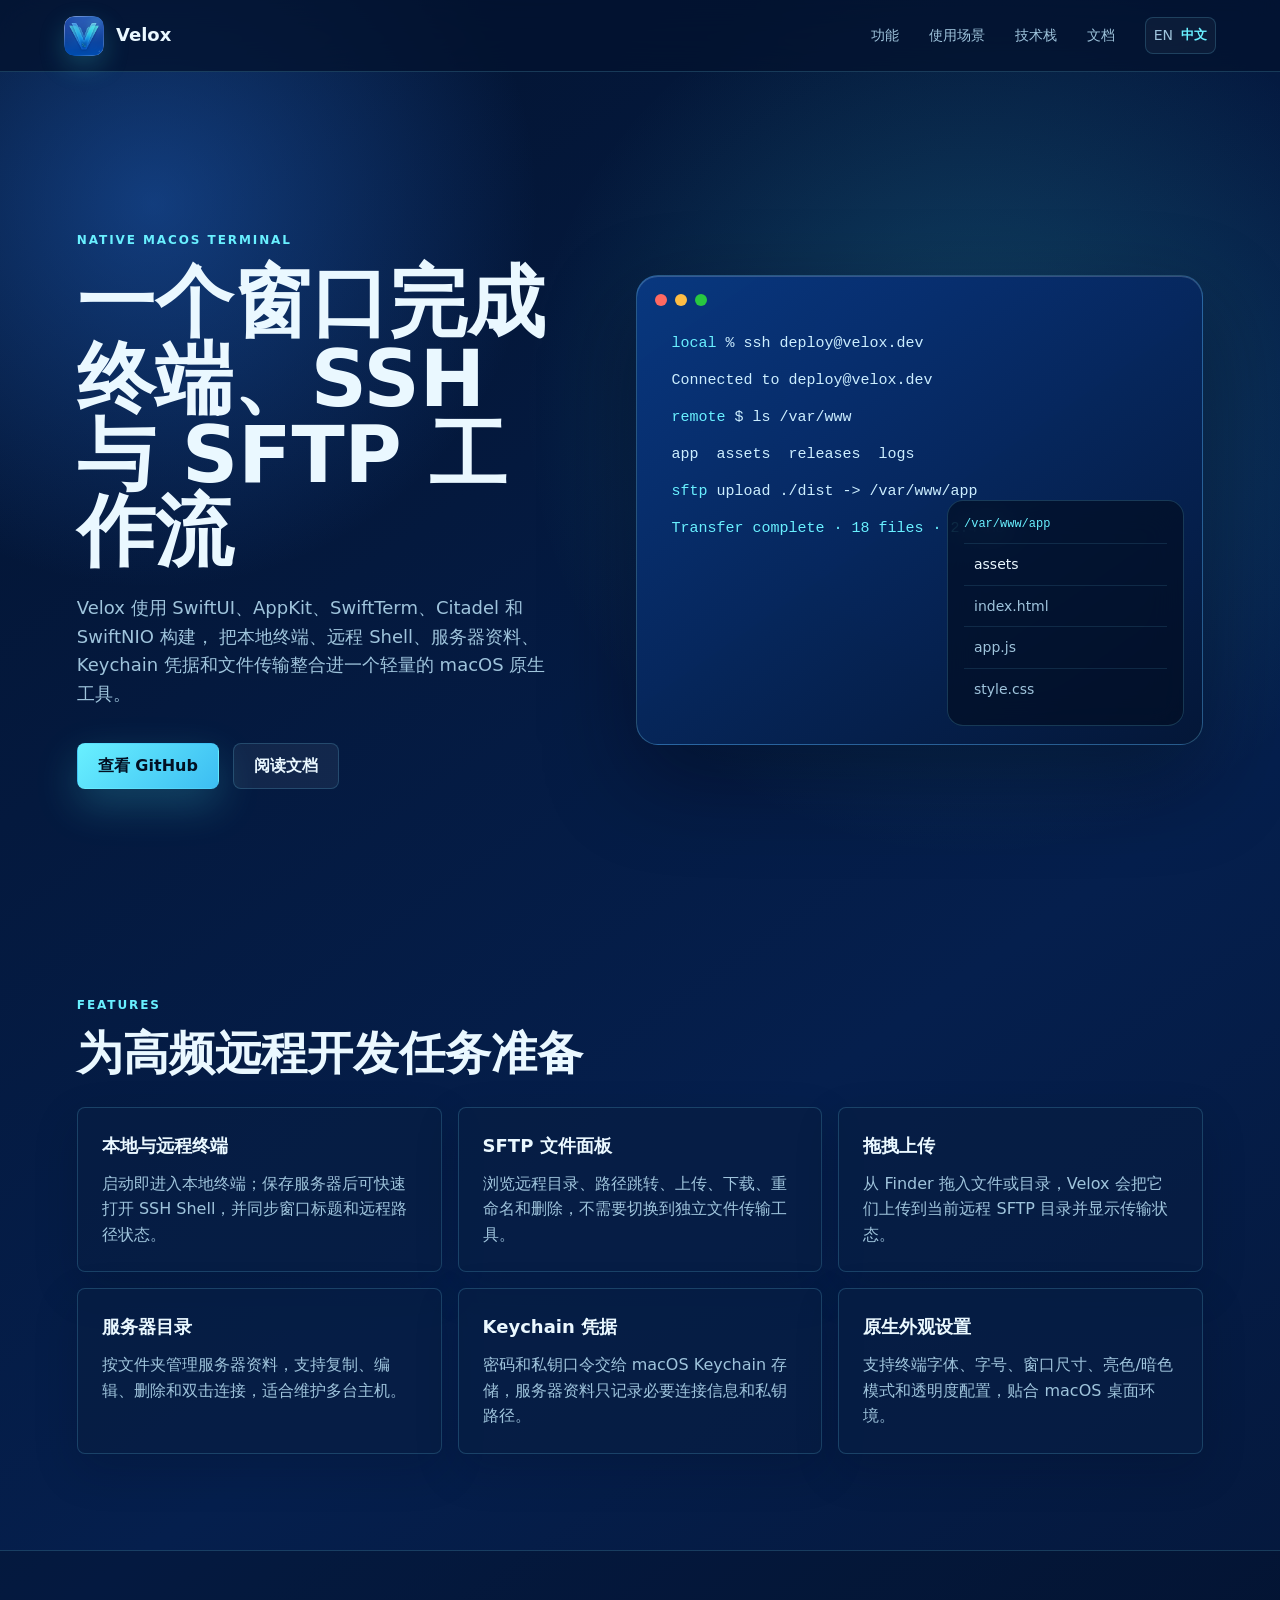
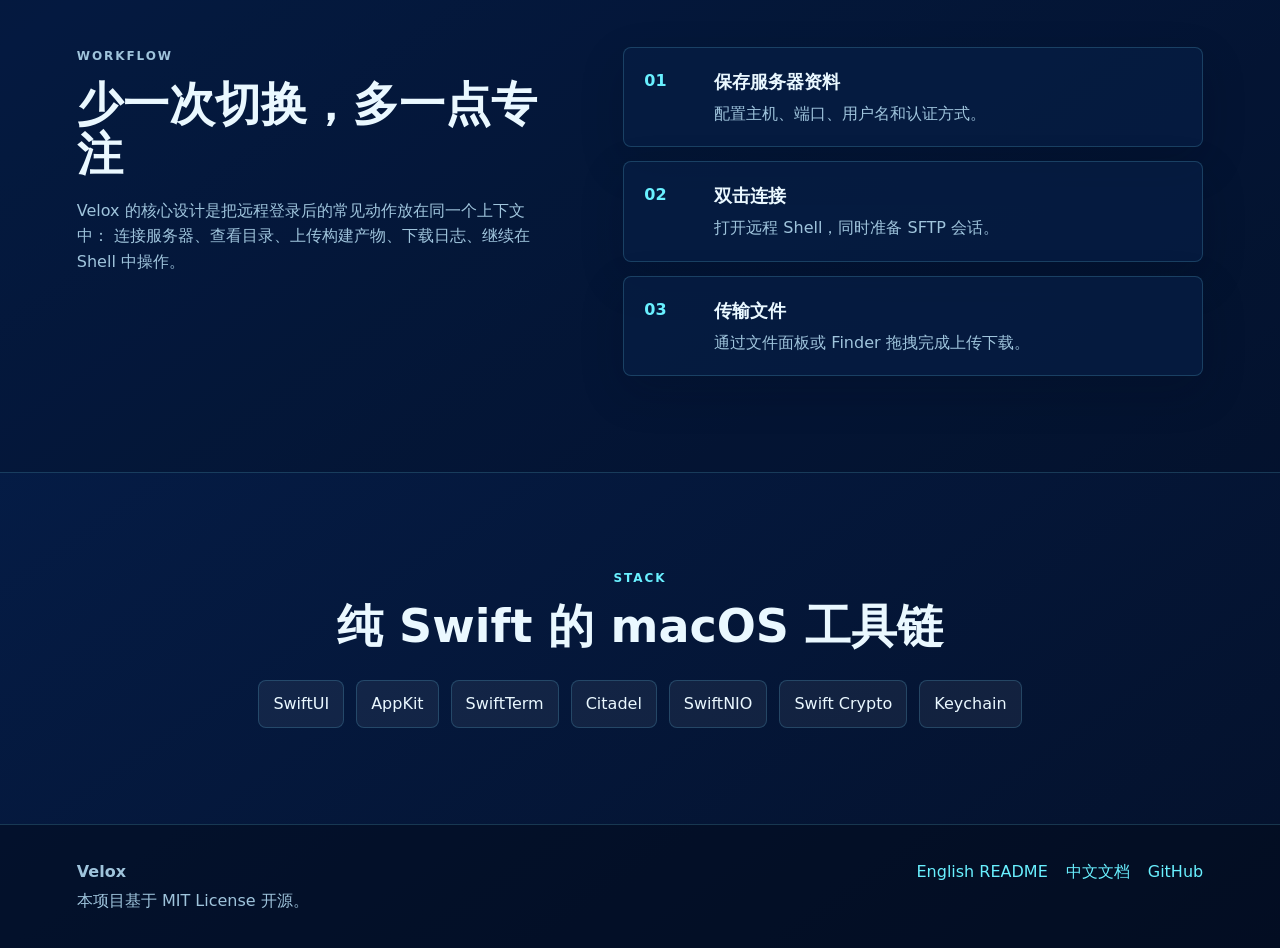
==== index_cn.html @ b39596d2 "Add GitHub Pages site" ====
<!doctype html>
<html lang="zh-CN">
  <head>
    <meta charset="utf-8">
    <meta name="viewport" content="width=device-width, initial-scale=1">
    <title>Velox - macOS 原生终端与 SSH/SFTP 客户端</title>
    <meta
      name="description"
      content="Velox 是使用 Swift 构建的 macOS 原生终端、SSH 与 SFTP 客户端，把本地终端、远程 Shell、服务器管理和文件传输整合在一个轻量窗口中。"
    >
    <meta property="og:title" content="Velox">
    <meta property="og:description" content="macOS 原生终端、SSH 与 SFTP 客户端。">
    <meta property="og:type" content="website">
    <meta property="og:image" content="Velox/Supporting%20Files/app_logo.png">
    <link rel="icon" href="Velox/Supporting%20Files/app_logo.png">
    <link rel="stylesheet" href="site.css">
  </head>
  <body>
    <header class="site-header">
      <a class="brand" href="#top" aria-label="Velox Home">
        <img src="Velox/Supporting%20Files/app_logo.png" alt="Velox Logo">
        <span>Velox</span>
      </a>
      <nav class="nav" aria-label="Primary navigation">
        <a href="#features">功能</a>
        <a href="#workflow">使用场景</a>
        <a href="#stack">技术栈</a>
        <a href="README_CN.md">文档</a>
        <span class="language-switch" aria-label="语言切换">
          <a href="index.html">EN</a>
          <strong>中文</strong>
        </span>
      </nav>
    </header>

    <main id="top">
      <section class="hero">
        <div class="hero-copy">
          <p class="eyebrow">Native macOS Terminal</p>
          <h1>一个窗口完成终端、SSH 与 SFTP 工作流</h1>
          <p class="hero-text">
            Velox 使用 SwiftUI、AppKit、SwiftTerm、Citadel 和 SwiftNIO 构建，
            把本地终端、远程 Shell、服务器资料、Keychain 凭据和文件传输整合进一个轻量的 macOS 原生工具。
          </p>
          <div class="hero-actions">
            <a class="button primary" href="https://github.com/motoryang/Velox">查看 GitHub</a>
            <a class="button secondary" href="README_CN.md">阅读文档</a>
          </div>
        </div>

        <div class="hero-visual" aria-label="Velox interface preview">
          <div class="window">
            <div class="traffic-lights" aria-hidden="true">
              <span></span>
              <span></span>
              <span></span>
            </div>
            <div class="terminal">
              <p><span class="prompt">local</span> % ssh deploy@velox.dev</p>
              <p>Connected to deploy@velox.dev</p>
              <p><span class="prompt">remote</span> $ ls /var/www</p>
              <p>app&nbsp;&nbsp;assets&nbsp;&nbsp;releases&nbsp;&nbsp;logs</p>
              <p><span class="prompt">sftp</span> upload ./dist -> /var/www/app</p>
              <p class="ok">Transfer complete · 18 files · 2.4 MB</p>
            </div>
            <aside class="file-pane">
              <div class="path">/var/www/app</div>
              <div class="file folder">assets</div>
              <div class="file">index.html</div>
              <div class="file">app.js</div>
              <div class="file">style.css</div>
            </aside>
          </div>
        </div>
      </section>

      <section id="features" class="section">
        <div class="section-heading">
          <p class="eyebrow">Features</p>
          <h2>为高频远程开发任务准备</h2>
        </div>
        <div class="feature-grid">
          <article class="feature">
            <h3>本地与远程终端</h3>
            <p>启动即进入本地终端；保存服务器后可快速打开 SSH Shell，并同步窗口标题和远程路径状态。</p>
          </article>
          <article class="feature">
            <h3>SFTP 文件面板</h3>
            <p>浏览远程目录、路径跳转、上传、下载、重命名和删除，不需要切换到独立文件传输工具。</p>
          </article>
          <article class="feature">
            <h3>拖拽上传</h3>
            <p>从 Finder 拖入文件或目录，Velox 会把它们上传到当前远程 SFTP 目录并显示传输状态。</p>
          </article>
          <article class="feature">
            <h3>服务器目录</h3>
            <p>按文件夹管理服务器资料，支持复制、编辑、删除和双击连接，适合维护多台主机。</p>
          </article>
          <article class="feature">
            <h3>Keychain 凭据</h3>
            <p>密码和私钥口令交给 macOS Keychain 存储，服务器资料只记录必要连接信息和私钥路径。</p>
          </article>
          <article class="feature">
            <h3>原生外观设置</h3>
            <p>支持终端字体、字号、窗口尺寸、亮色/暗色模式和透明度配置，贴合 macOS 桌面环境。</p>
          </article>
        </div>
      </section>

      <section id="workflow" class="section split-section">
        <div>
          <p class="eyebrow">Workflow</p>
          <h2>少一次切换，多一点专注</h2>
          <p>
            Velox 的核心设计是把远程登录后的常见动作放在同一个上下文中：
            连接服务器、查看目录、上传构建产物、下载日志、继续在 Shell 中操作。
          </p>
        </div>
        <ol class="steps">
          <li>
            <span>01</span>
            <strong>保存服务器资料</strong>
            <p>配置主机、端口、用户名和认证方式。</p>
          </li>
          <li>
            <span>02</span>
            <strong>双击连接</strong>
            <p>打开远程 Shell，同时准备 SFTP 会话。</p>
          </li>
          <li>
            <span>03</span>
            <strong>传输文件</strong>
            <p>通过文件面板或 Finder 拖拽完成上传下载。</p>
          </li>
        </ol>
      </section>

      <section id="stack" class="section stack-section">
        <div class="section-heading">
          <p class="eyebrow">Stack</p>
          <h2>纯 Swift 的 macOS 工具链</h2>
        </div>
        <div class="stack-list" aria-label="Velox technology stack">
          <span>SwiftUI</span>
          <span>AppKit</span>
          <span>SwiftTerm</span>
          <span>Citadel</span>
          <span>SwiftNIO</span>
          <span>Swift Crypto</span>
          <span>Keychain</span>
        </div>
      </section>
    </main>

    <footer class="site-footer">
      <div>
        <strong>Velox</strong>
        <p>本项目基于 MIT License 开源。</p>
      </div>
      <div class="footer-links">
        <a href="README.md">English README</a>
        <a href="README_CN.md">中文文档</a>
        <a href="https://github.com/motoryang/Velox">GitHub</a>
      </div>
    </footer>
  </body>
</html>
---- site.css ----
:root {
  --ink: #eaf8ff;
  --muted: #9fc4dc;
  --subtle: #638ca8;
  --line: rgba(113, 215, 246, 0.2);
  --panel: rgba(7, 30, 67, 0.76);
  --panel-strong: rgba(7, 37, 87, 0.9);
  --blue-950: #03132f;
  --blue-900: #06245c;
  --blue-800: #0a3d91;
  --cyan: #42d9e8;
  --cyan-strong: #69f0ff;
  --shadow: rgba(0, 4, 18, 0.4);
}

* {
  box-sizing: border-box;
}

html {
  scroll-behavior: smooth;
}

body {
  margin: 0;
  color: var(--ink);
  font-family: ui-sans-serif, system-ui, -apple-system, BlinkMacSystemFont, "SF Pro Text", "Helvetica Neue", Arial, sans-serif;
  background:
    radial-gradient(circle at 76% 16%, rgba(66, 217, 232, 0.22), transparent 28rem),
    radial-gradient(circle at 12% 8%, rgba(39, 116, 226, 0.42), transparent 24rem),
    linear-gradient(145deg, var(--blue-950) 0%, #051f4d 48%, #04112b 100%);
  line-height: 1.6;
}

a {
  color: inherit;
  text-decoration: none;
}

.site-header {
  position: sticky;
  top: 0;
  z-index: 10;
  display: flex;
  align-items: center;
  justify-content: space-between;
  min-height: 72px;
  padding: 14px clamp(18px, 5vw, 72px);
  border-bottom: 1px solid var(--line);
  background: rgba(3, 19, 47, 0.78);
  backdrop-filter: blur(18px);
}

.brand {
  display: inline-flex;
  align-items: center;
  gap: 12px;
  font-size: 18px;
  font-weight: 750;
}

.brand img {
  width: 40px;
  height: 40px;
  border-radius: 10px;
  box-shadow: 0 10px 26px rgba(66, 217, 232, 0.22);
}

.nav {
  display: flex;
  align-items: center;
  gap: clamp(12px, 3vw, 30px);
  color: var(--muted);
  font-size: 14px;
}

.nav a {
  transition: color 0.18s ease;
}

.nav a:hover {
  color: var(--cyan-strong);
}

.language-switch {
  display: inline-flex;
  align-items: center;
  gap: 8px;
  padding: 6px 8px;
  border: 1px solid var(--line);
  border-radius: 8px;
  color: var(--subtle);
  background: rgba(255, 255, 255, 0.04);
  white-space: nowrap;
}

.language-switch strong {
  color: var(--cyan-strong);
  font-size: 13px;
}

.language-switch a {
  color: var(--muted);
}

.hero {
  display: grid;
  grid-template-columns: minmax(0, 0.92fr) minmax(420px, 1.08fr);
  gap: clamp(32px, 6vw, 80px);
  align-items: center;
  min-height: calc(100vh - 72px);
  padding: clamp(56px, 9vw, 112px) clamp(20px, 6vw, 88px) 64px;
}

.hero-copy {
  max-width: 720px;
}

.eyebrow {
  margin: 0 0 14px;
  color: var(--cyan-strong);
  font-size: 12px;
  font-weight: 800;
  letter-spacing: 0.16em;
  text-transform: uppercase;
}

h1,
h2,
h3,
p {
  margin-top: 0;
}

h1 {
  max-width: 760px;
  margin-bottom: 24px;
  font-size: 78px;
  line-height: 0.98;
  letter-spacing: 0;
}

h2 {
  margin-bottom: 18px;
  font-size: 46px;
  line-height: 1.08;
  letter-spacing: 0;
}

h3 {
  margin-bottom: 10px;
  font-size: 18px;
  letter-spacing: 0;
}

.hero-text,
.split-section p,
.feature p,
.site-footer p,
.steps p {
  color: var(--muted);
}

.hero-text {
  max-width: 640px;
  margin-bottom: 34px;
  font-size: 18px;
}

.hero-actions {
  display: flex;
  flex-wrap: wrap;
  gap: 14px;
}

.button {
  display: inline-flex;
  align-items: center;
  justify-content: center;
  min-height: 46px;
  padding: 0 20px;
  border: 1px solid var(--line);
  border-radius: 8px;
  font-weight: 750;
}

.button.primary {
  color: #021023;
  border-color: transparent;
  background: linear-gradient(135deg, var(--cyan-strong), #3cbdf2);
  box-shadow: 0 16px 42px rgba(66, 217, 232, 0.24);
}

.button.secondary {
  color: var(--ink);
  background: rgba(255, 255, 255, 0.06);
}

.hero-visual {
  min-width: 0;
}

.window {
  position: relative;
  min-height: 470px;
  overflow: hidden;
  border: 1px solid rgba(125, 221, 255, 0.28);
  border-radius: 22px;
  background:
    linear-gradient(145deg, rgba(9, 57, 132, 0.92), rgba(4, 22, 54, 0.94)),
    var(--panel-strong);
  box-shadow: 0 34px 90px var(--shadow), inset 0 1px 0 rgba(255, 255, 255, 0.18);
}

.traffic-lights {
  display: flex;
  gap: 8px;
  padding: 18px;
}

.traffic-lights span {
  width: 12px;
  height: 12px;
  border-radius: 999px;
  background: #2e70bc;
}

.traffic-lights span:first-child {
  background: #ff6961;
}

.traffic-lights span:nth-child(2) {
  background: #ffbd44;
}

.traffic-lights span:nth-child(3) {
  background: #28c840;
}

.terminal {
  padding: 8px 34px 36px;
  font-family: "SF Mono", ui-monospace, Menlo, Monaco, Consolas, monospace;
  font-size: 15px;
  color: #cceeff;
}

.terminal p {
  margin-bottom: 13px;
  white-space: nowrap;
}

.prompt,
.ok {
  color: var(--cyan-strong);
}

.file-pane {
  position: absolute;
  right: 18px;
  bottom: 18px;
  width: min(42%, 250px);
  padding: 16px;
  border: 1px solid var(--line);
  border-radius: 16px;
  background: rgba(2, 15, 36, 0.72);
  backdrop-filter: blur(16px);
}

.path {
  margin-bottom: 12px;
  color: var(--cyan-strong);
  font: 12px "SF Mono", ui-monospace, monospace;
}

.file {
  padding: 9px 10px;
  border-top: 1px solid rgba(113, 215, 246, 0.12);
  color: var(--muted);
  font-size: 14px;
}

.folder {
  color: var(--ink);
}

.section {
  padding: clamp(56px, 8vw, 96px) clamp(20px, 6vw, 88px);
}

.section-heading {
  max-width: 780px;
  margin-bottom: 28px;
}

.feature-grid {
  display: grid;
  grid-template-columns: repeat(3, minmax(0, 1fr));
  gap: 16px;
}

.feature,
.steps li {
  border: 1px solid var(--line);
  border-radius: 8px;
  background: var(--panel);
  box-shadow: 0 16px 44px rgba(0, 10, 30, 0.18);
}

.feature {
  padding: 24px;
}

.feature p,
.steps p {
  margin-bottom: 0;
}

.split-section {
  display: grid;
  grid-template-columns: minmax(0, 0.9fr) minmax(320px, 1.1fr);
  gap: clamp(28px, 6vw, 72px);
  align-items: start;
  border-top: 1px solid var(--line);
  border-bottom: 1px solid var(--line);
  background: rgba(2, 12, 30, 0.28);
}

.steps {
  display: grid;
  gap: 14px;
  margin: 0;
  padding: 0;
  list-style: none;
}

.steps li {
  display: grid;
  grid-template-columns: 54px 1fr;
  gap: 4px 16px;
  padding: 20px;
}

.steps span {
  grid-row: 1 / 3;
  color: var(--cyan-strong);
  font-weight: 850;
}

.steps strong {
  font-size: 18px;
}

.stack-section {
  text-align: center;
}

.stack-section .section-heading {
  margin-right: auto;
  margin-left: auto;
}

.stack-list {
  display: flex;
  flex-wrap: wrap;
  justify-content: center;
  gap: 12px;
  max-width: 820px;
  margin: 0 auto;
}

.stack-list span {
  padding: 10px 14px;
  border: 1px solid var(--line);
  border-radius: 8px;
  color: var(--ink);
  background: rgba(255, 255, 255, 0.06);
}

.site-footer {
  display: flex;
  justify-content: space-between;
  gap: 24px;
  padding: 34px clamp(20px, 6vw, 88px);
  border-top: 1px solid var(--line);
  color: var(--muted);
  background: rgba(2, 10, 26, 0.5);
}

.site-footer p {
  margin: 4px 0 0;
}

.footer-links {
  display: flex;
  flex-wrap: wrap;
  gap: 18px;
}

.footer-links a {
  color: var(--cyan-strong);
}

@media (max-width: 980px) {
  .hero,
  .split-section {
    grid-template-columns: 1fr;
  }

  .hero {
    min-height: auto;
  }

  .feature-grid {
    grid-template-columns: repeat(2, minmax(0, 1fr));
  }
}

@media (max-width: 680px) {
  .site-header {
    position: static;
    align-items: flex-start;
    flex-direction: column;
    gap: 14px;
  }

  .nav {
    width: 100%;
    overflow-x: auto;
    padding-bottom: 2px;
  }

  .hero {
    padding-top: 42px;
  }

  h1 {
    font-size: 44px;
  }

  h2 {
    font-size: 30px;
  }

  .window {
    min-height: 430px;
    border-radius: 16px;
  }

  .terminal {
    padding-right: 22px;
    padding-left: 22px;
    font-size: 12px;
  }

  .terminal p {
    white-space: normal;
  }

  .file-pane {
    position: relative;
    right: auto;
    bottom: auto;
    width: auto;
    margin: 0 18px 18px;
  }

  .feature-grid {
    grid-template-columns: 1fr;
  }

  .site-footer {
    flex-direction: column;
  }
}
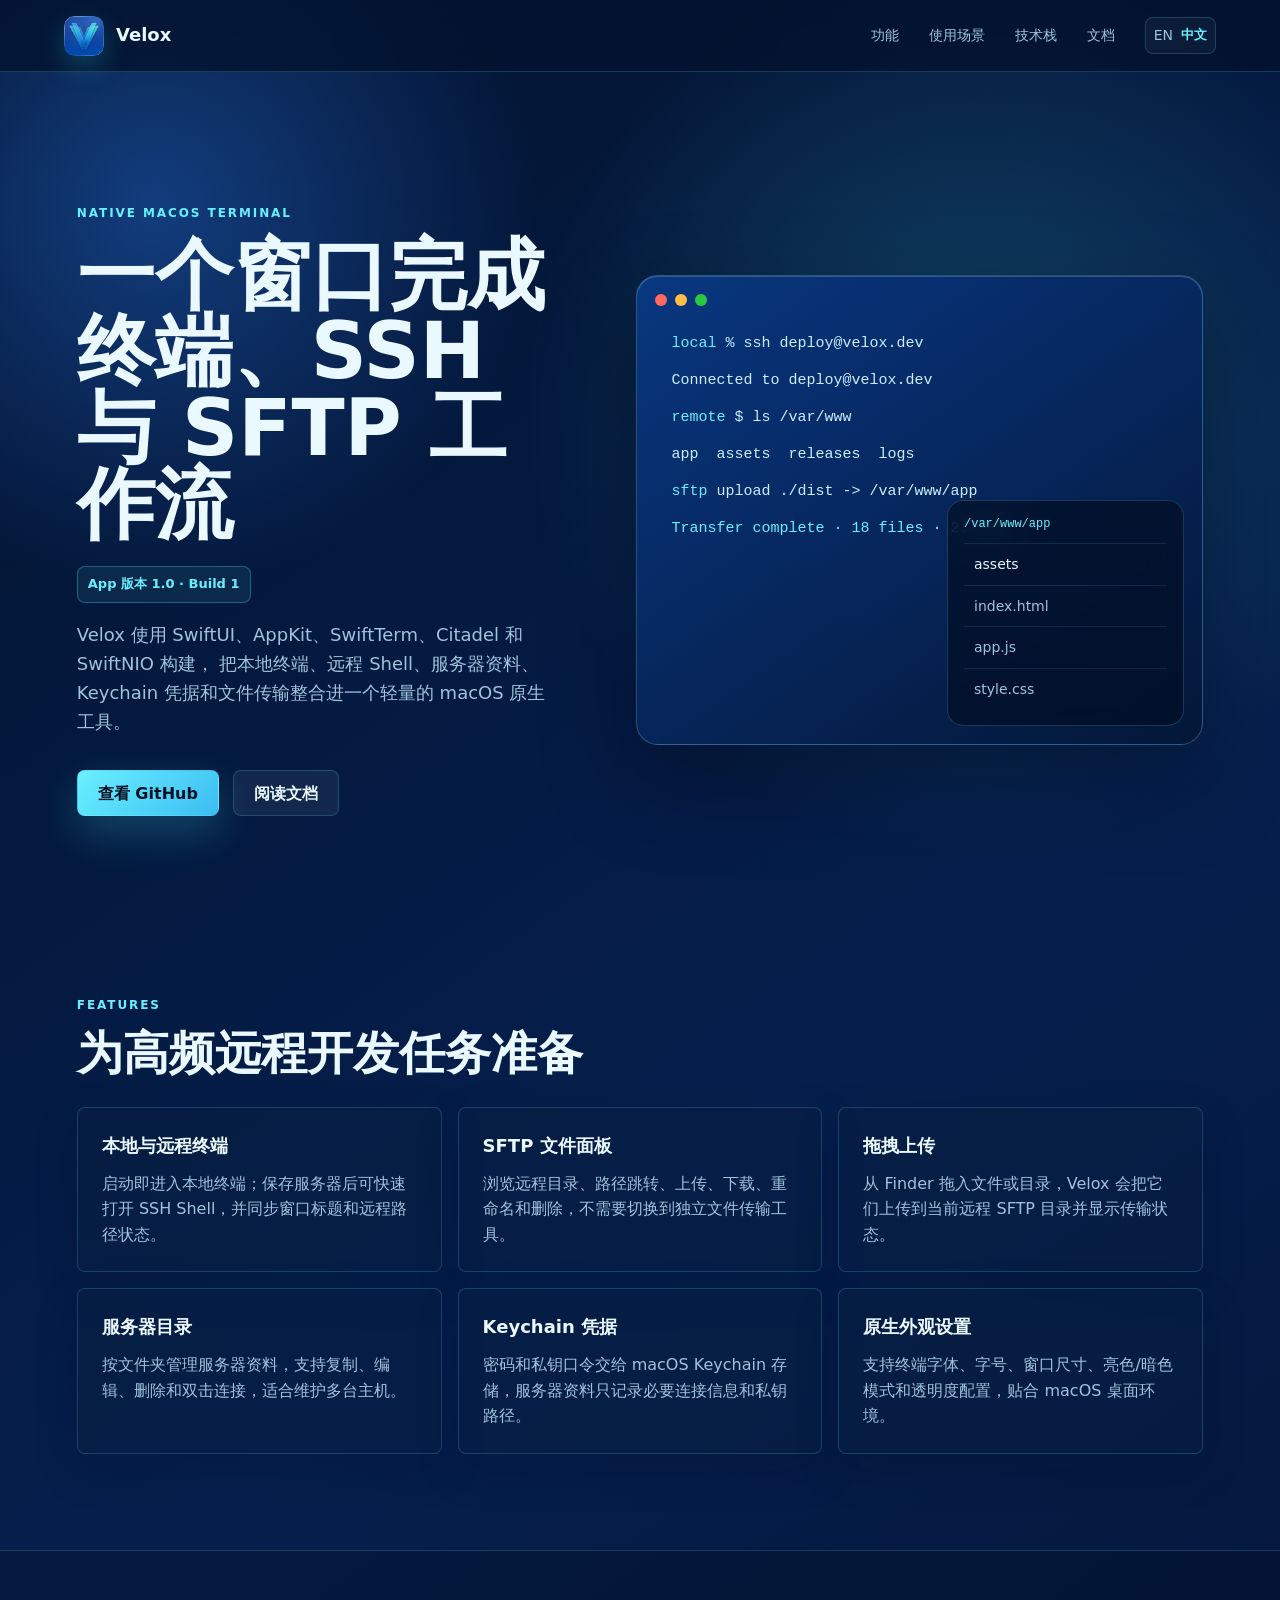
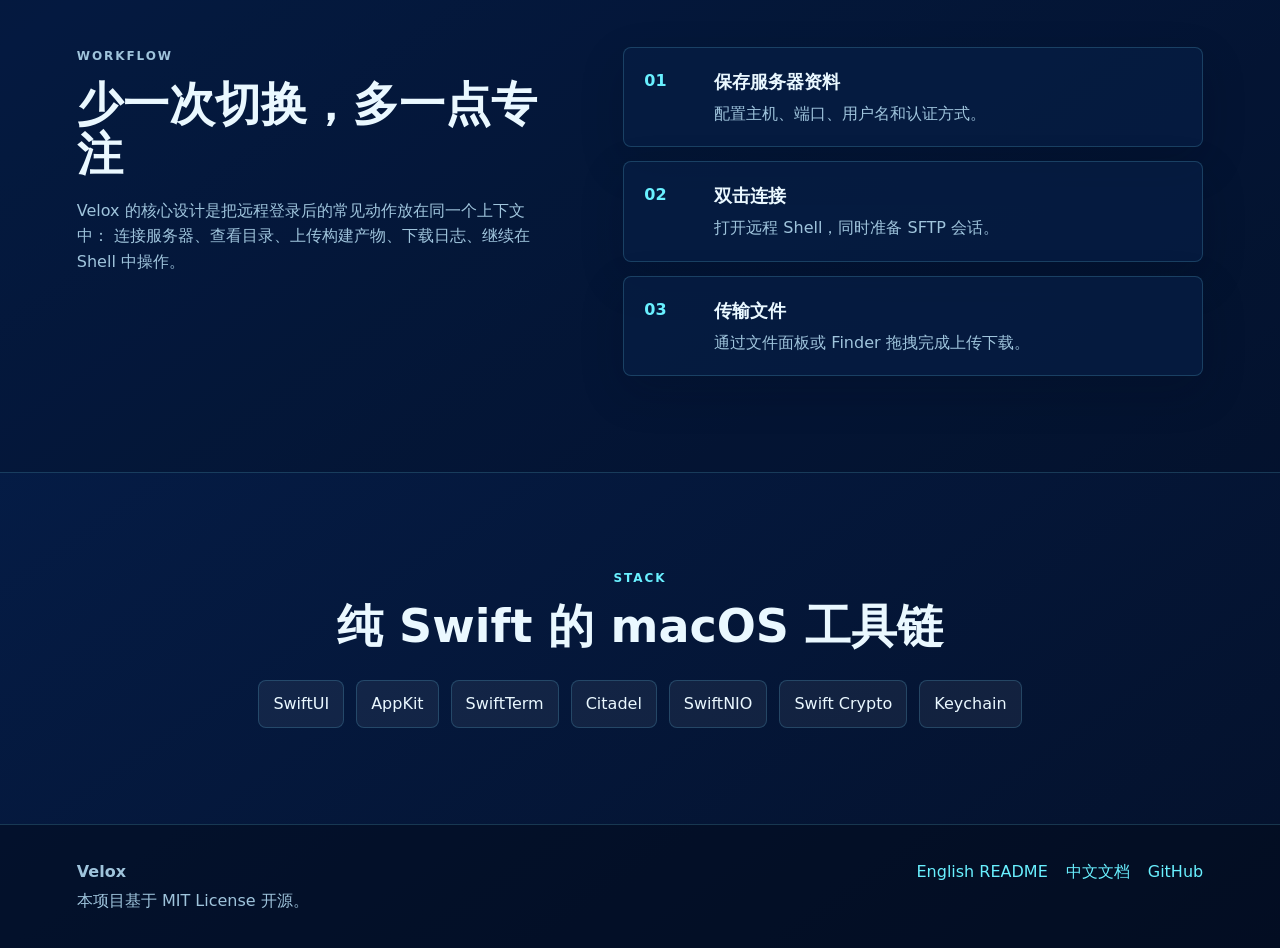
==== commit acacc7ca: "Add site version and fix links" ====
--- a/index_cn.html
+++ b/index_cn.html
@@ -12,6 +12,7 @@
     <meta property="og:description" content="macOS 原生终端、SSH 与 SFTP 客户端。">
     <meta property="og:type" content="website">
     <meta property="og:image" content="Velox/Supporting%20Files/app_logo.png">
+    <link rel="canonical" href="https://motoryang.github.io/velox/index_cn.html">
     <link rel="icon" href="Velox/Supporting%20Files/app_logo.png">
     <link rel="stylesheet" href="site.css">
   </head>
@@ -38,12 +39,13 @@
         <div class="hero-copy">
           <p class="eyebrow">Native macOS Terminal</p>
           <h1>一个窗口完成终端、SSH 与 SFTP 工作流</h1>
+          <p class="version-badge">App 版本 1.0 · Build 1</p>
           <p class="hero-text">
             Velox 使用 SwiftUI、AppKit、SwiftTerm、Citadel 和 SwiftNIO 构建，
             把本地终端、远程 Shell、服务器资料、Keychain 凭据和文件传输整合进一个轻量的 macOS 原生工具。
           </p>
           <div class="hero-actions">
-            <a class="button primary" href="https://github.com/motoryang/Velox">查看 GitHub</a>
+            <a class="button primary" href="https://github.com/MotorYang/velox">查看 GitHub</a>
             <a class="button secondary" href="README_CN.md">阅读文档</a>
           </div>
         </div>
@@ -160,7 +162,7 @@
       <div class="footer-links">
         <a href="README.md">English README</a>
         <a href="README_CN.md">中文文档</a>
-        <a href="https://github.com/motoryang/Velox">GitHub</a>
+        <a href="https://github.com/MotorYang/velox">GitHub</a>
       </div>
     </footer>
   </body>
--- a/site.css
+++ b/site.css
@@ -161,6 +161,19 @@
   color: var(--muted);
 }
 
+.version-badge {
+  display: inline-flex;
+  align-items: center;
+  margin-bottom: 18px;
+  padding: 7px 10px;
+  border: 1px solid rgba(105, 240, 255, 0.28);
+  border-radius: 8px;
+  color: var(--cyan-strong);
+  background: rgba(105, 240, 255, 0.08);
+  font-size: 13px;
+  font-weight: 750;
+}
+
 .hero-text {
   max-width: 640px;
   margin-bottom: 34px;
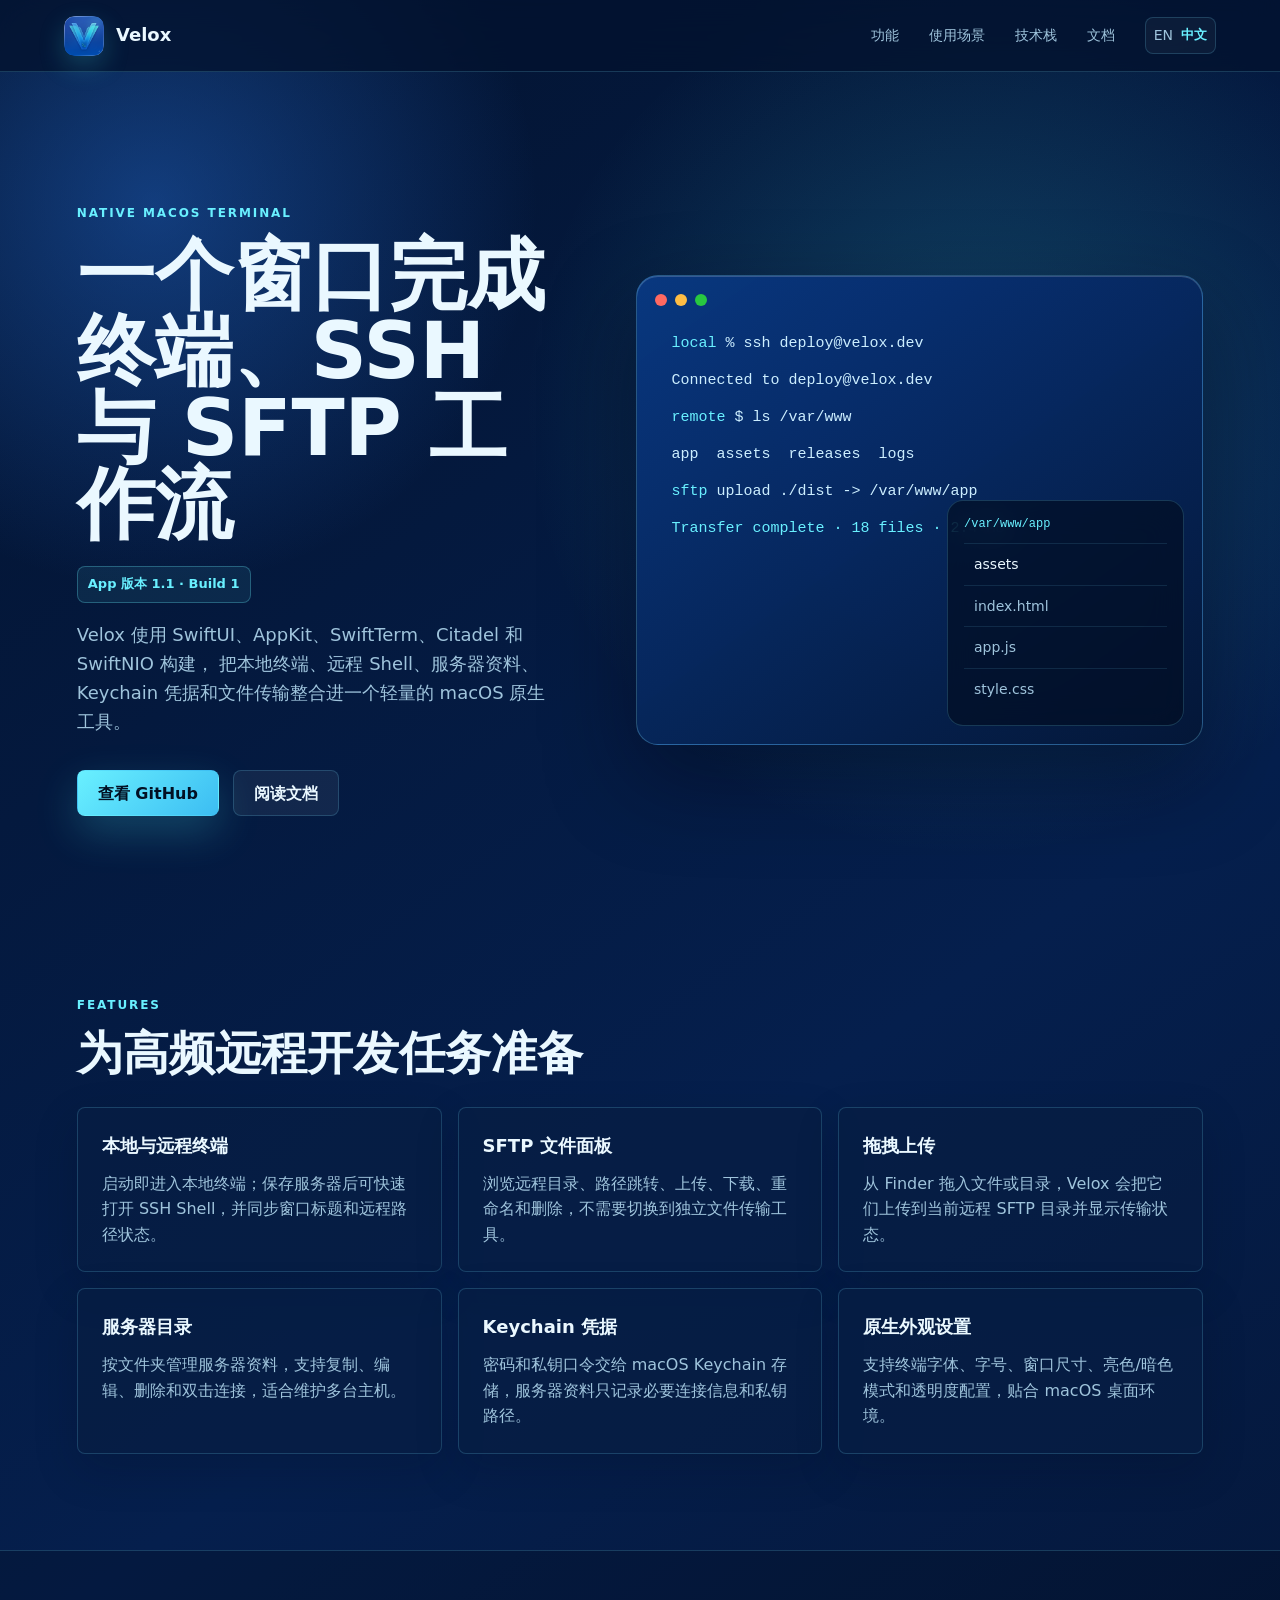
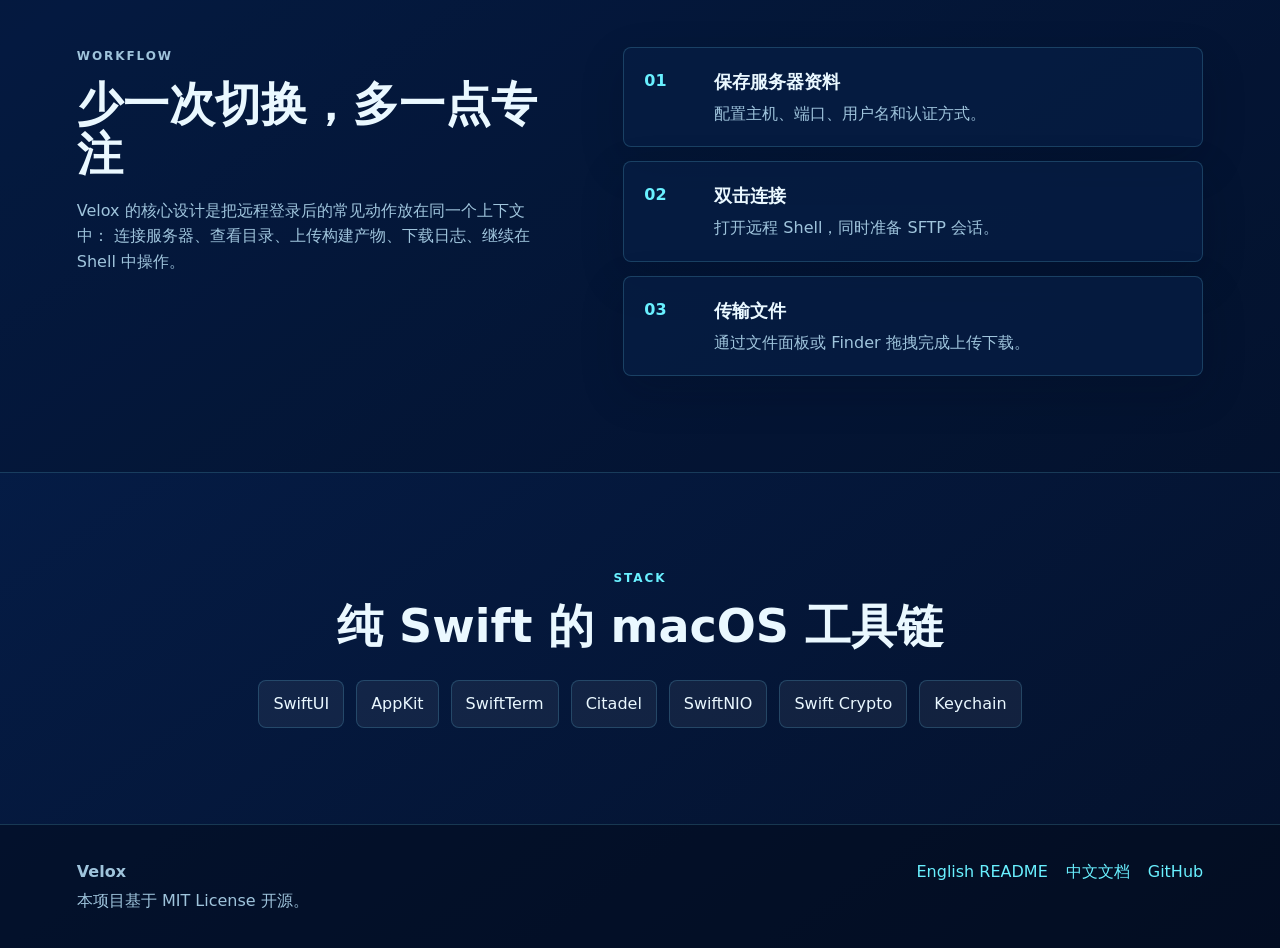
==== commit f37f2d02: "Bump version to 1.1" ====
--- a/index_cn.html
+++ b/index_cn.html
@@ -39,7 +39,7 @@
         <div class="hero-copy">
           <p class="eyebrow">Native macOS Terminal</p>
           <h1>一个窗口完成终端、SSH 与 SFTP 工作流</h1>
-          <p class="version-badge">App 版本 1.0 · Build 1</p>
+          <p class="version-badge">App 版本 1.1 · Build 1</p>
           <p class="hero-text">
             Velox 使用 SwiftUI、AppKit、SwiftTerm、Citadel 和 SwiftNIO 构建，
             把本地终端、远程 Shell、服务器资料、Keychain 凭据和文件传输整合进一个轻量的 macOS 原生工具。
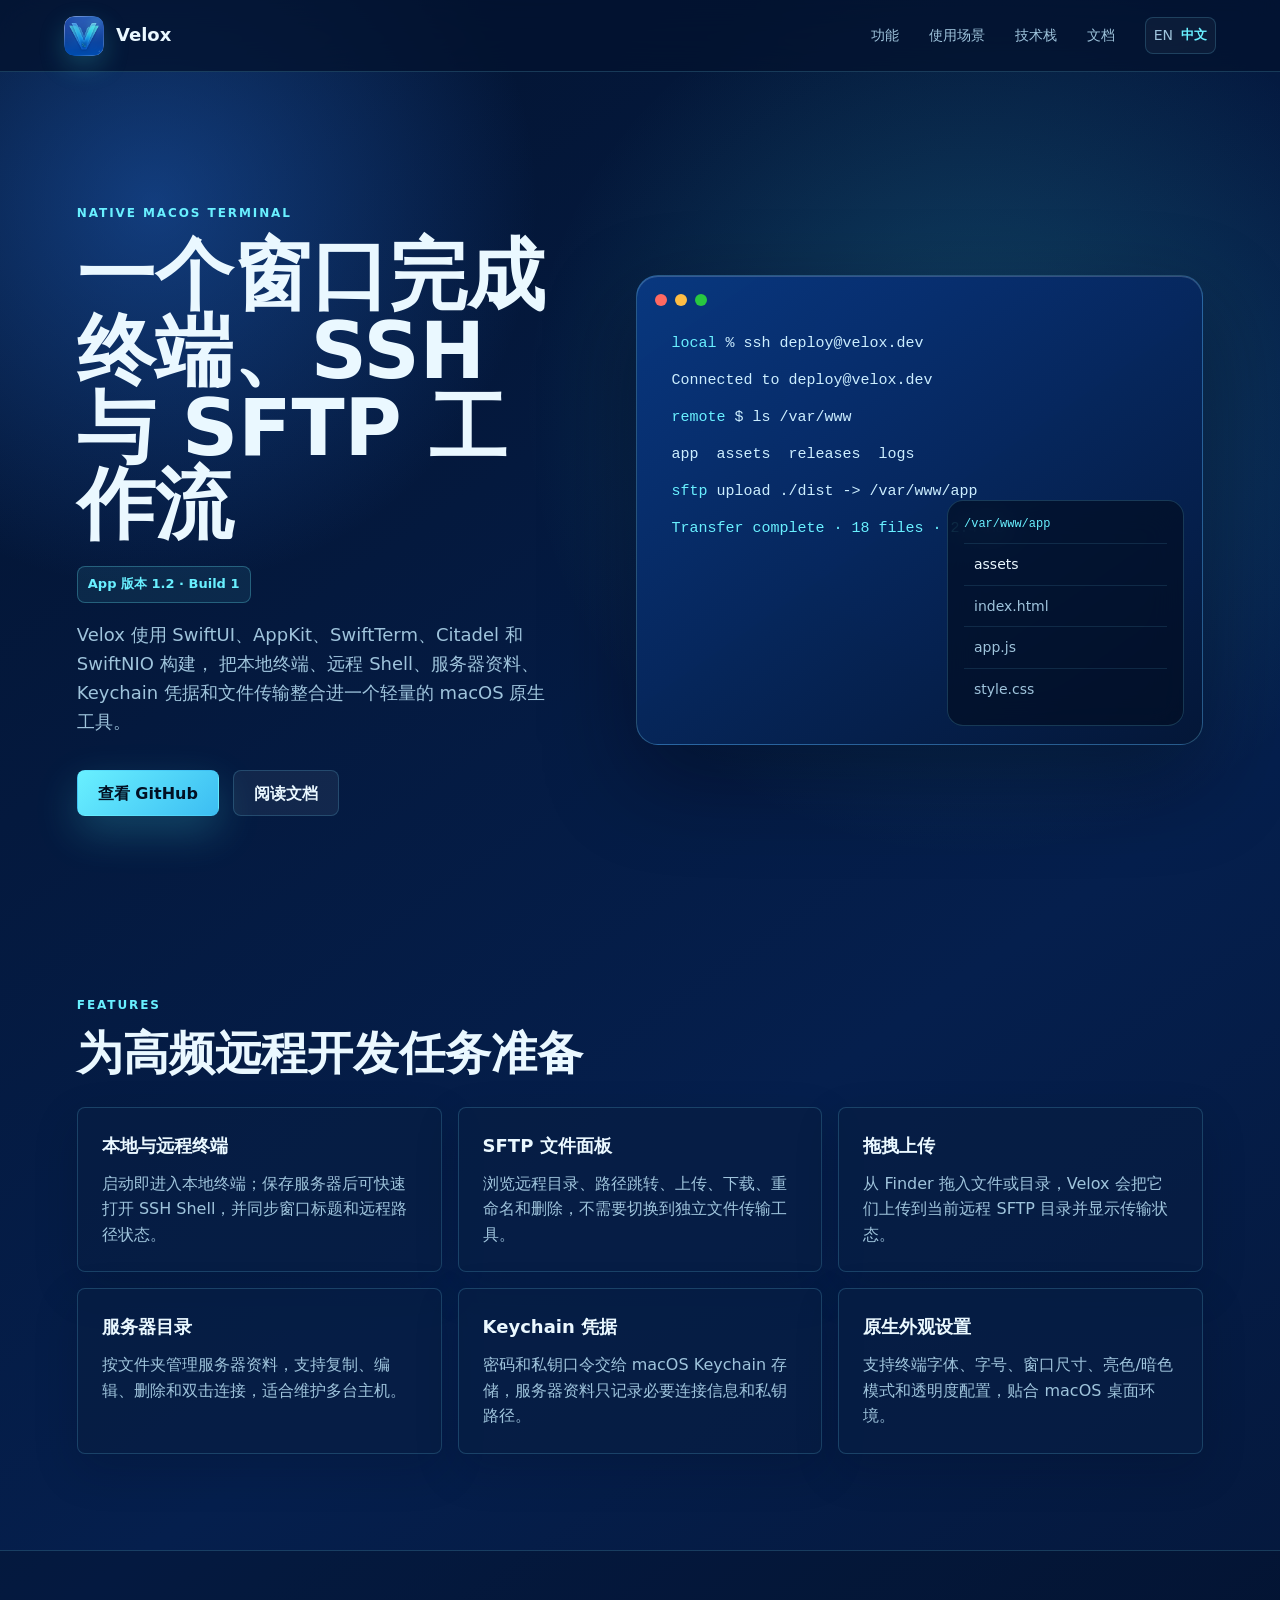
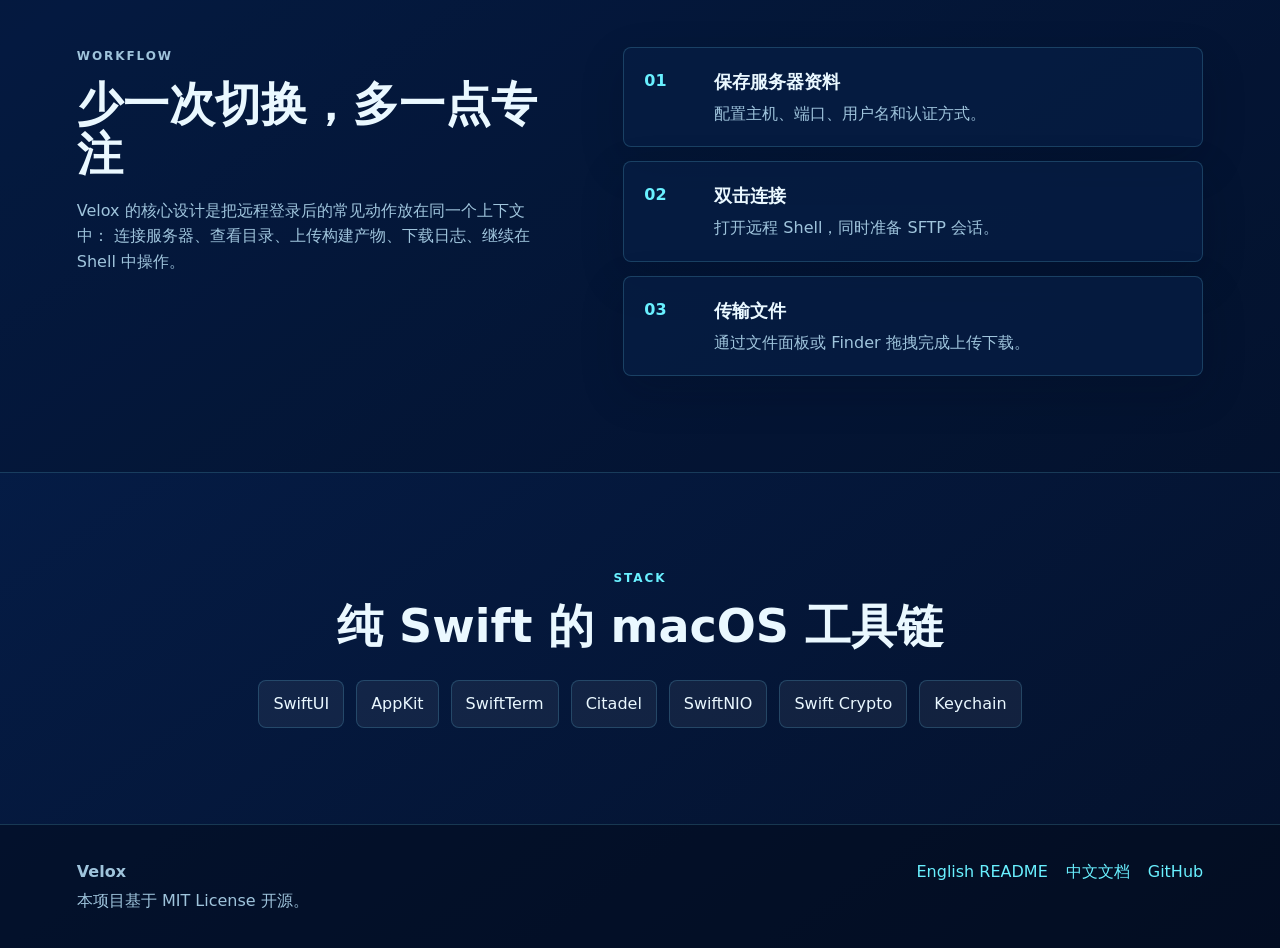
==== commit fc8729b1: "Build arm64 v1.2 release package" ====
--- a/index_cn.html
+++ b/index_cn.html
@@ -39,7 +39,7 @@
         <div class="hero-copy">
           <p class="eyebrow">Native macOS Terminal</p>
           <h1>一个窗口完成终端、SSH 与 SFTP 工作流</h1>
-          <p class="version-badge">App 版本 1.1 · Build 1</p>
+          <p class="version-badge">App 版本 1.2 · Build 1</p>
           <p class="hero-text">
             Velox 使用 SwiftUI、AppKit、SwiftTerm、Citadel 和 SwiftNIO 构建，
             把本地终端、远程 Shell、服务器资料、Keychain 凭据和文件传输整合进一个轻量的 macOS 原生工具。
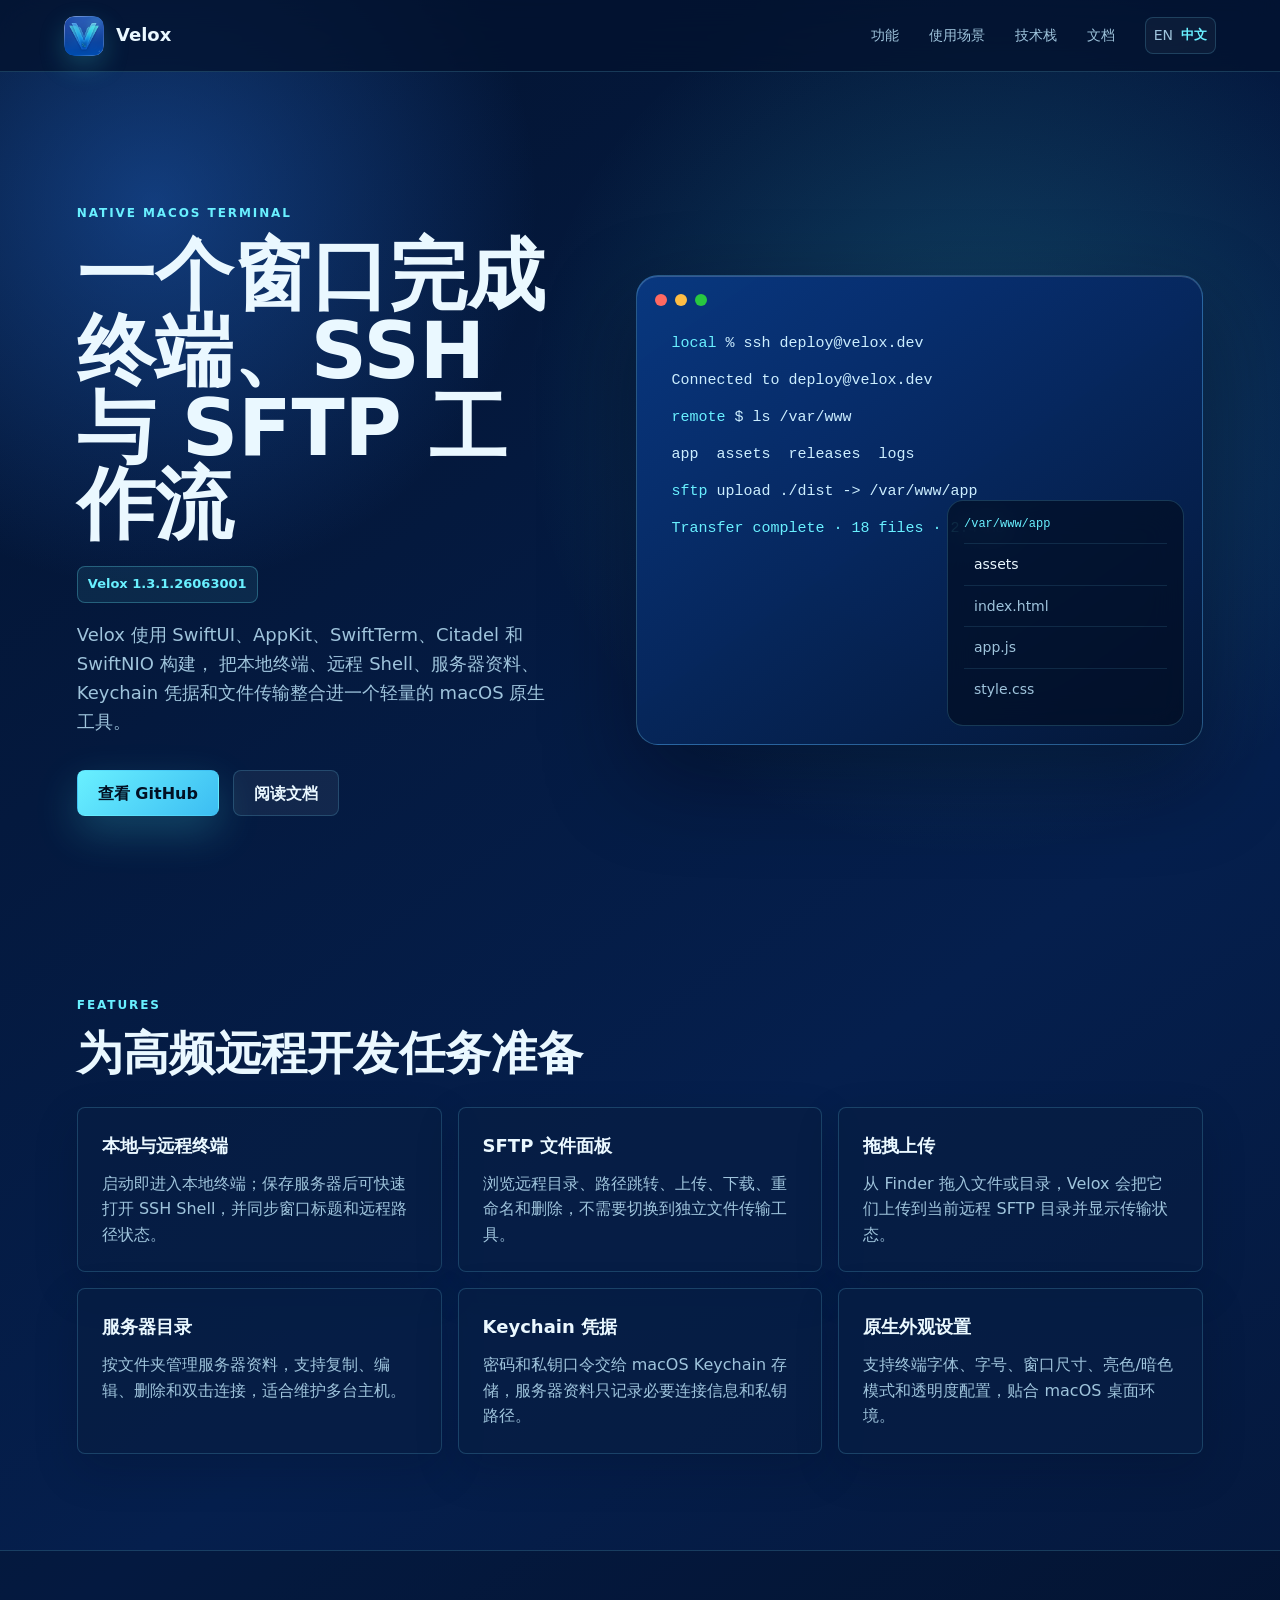
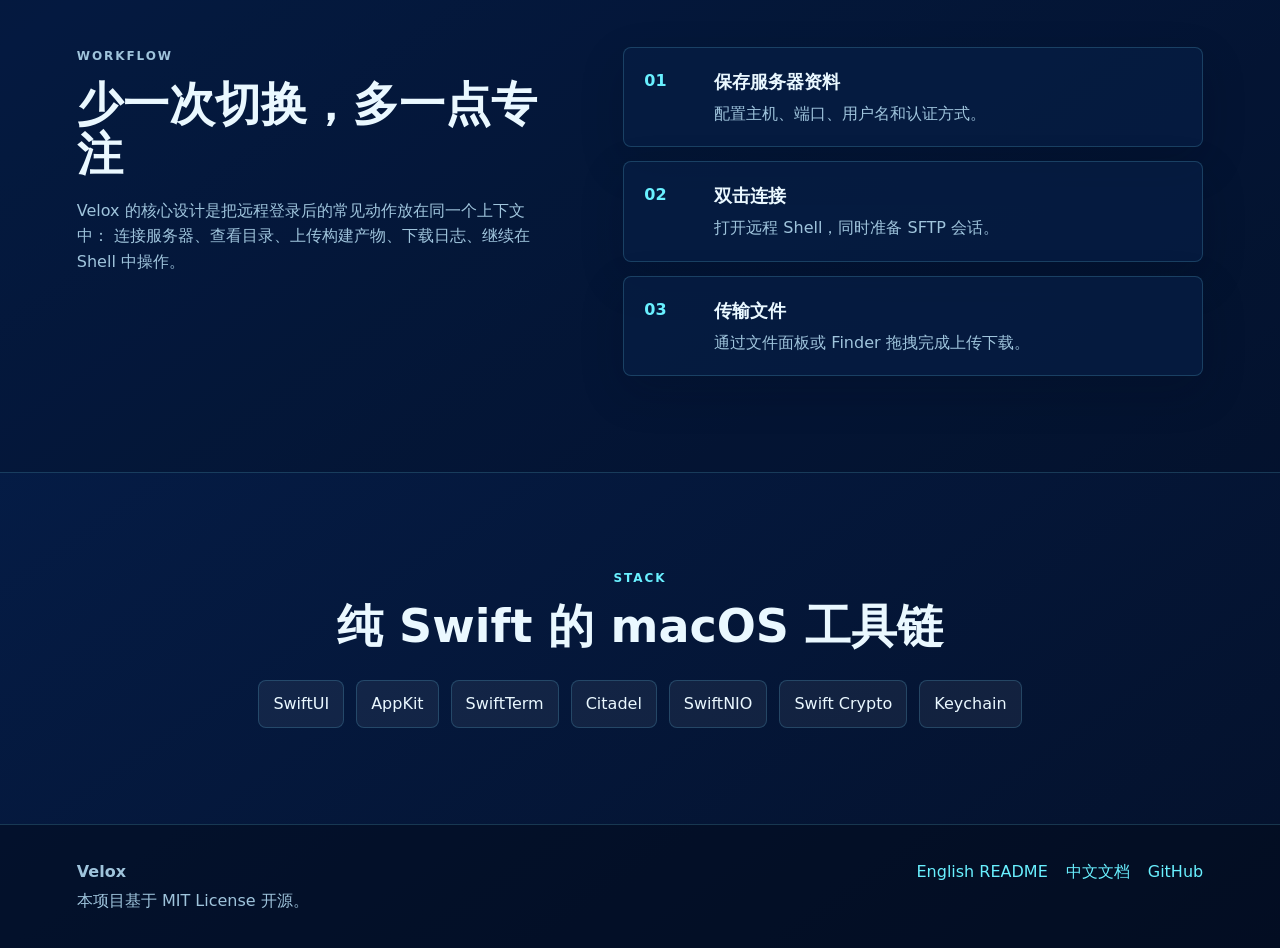
==== commit 644ad46b: "Unify full version display" ====
--- a/index_cn.html
+++ b/index_cn.html
@@ -39,7 +39,7 @@
         <div class="hero-copy">
           <p class="eyebrow">Native macOS Terminal</p>
           <h1>一个窗口完成终端、SSH 与 SFTP 工作流</h1>
-          <p class="version-badge">App 版本 1.2 · Build 1</p>
+          <p class="version-badge">Velox 1.3.1.26063001</p>
           <p class="hero-text">
             Velox 使用 SwiftUI、AppKit、SwiftTerm、Citadel 和 SwiftNIO 构建，
             把本地终端、远程 Shell、服务器资料、Keychain 凭据和文件传输整合进一个轻量的 macOS 原生工具。
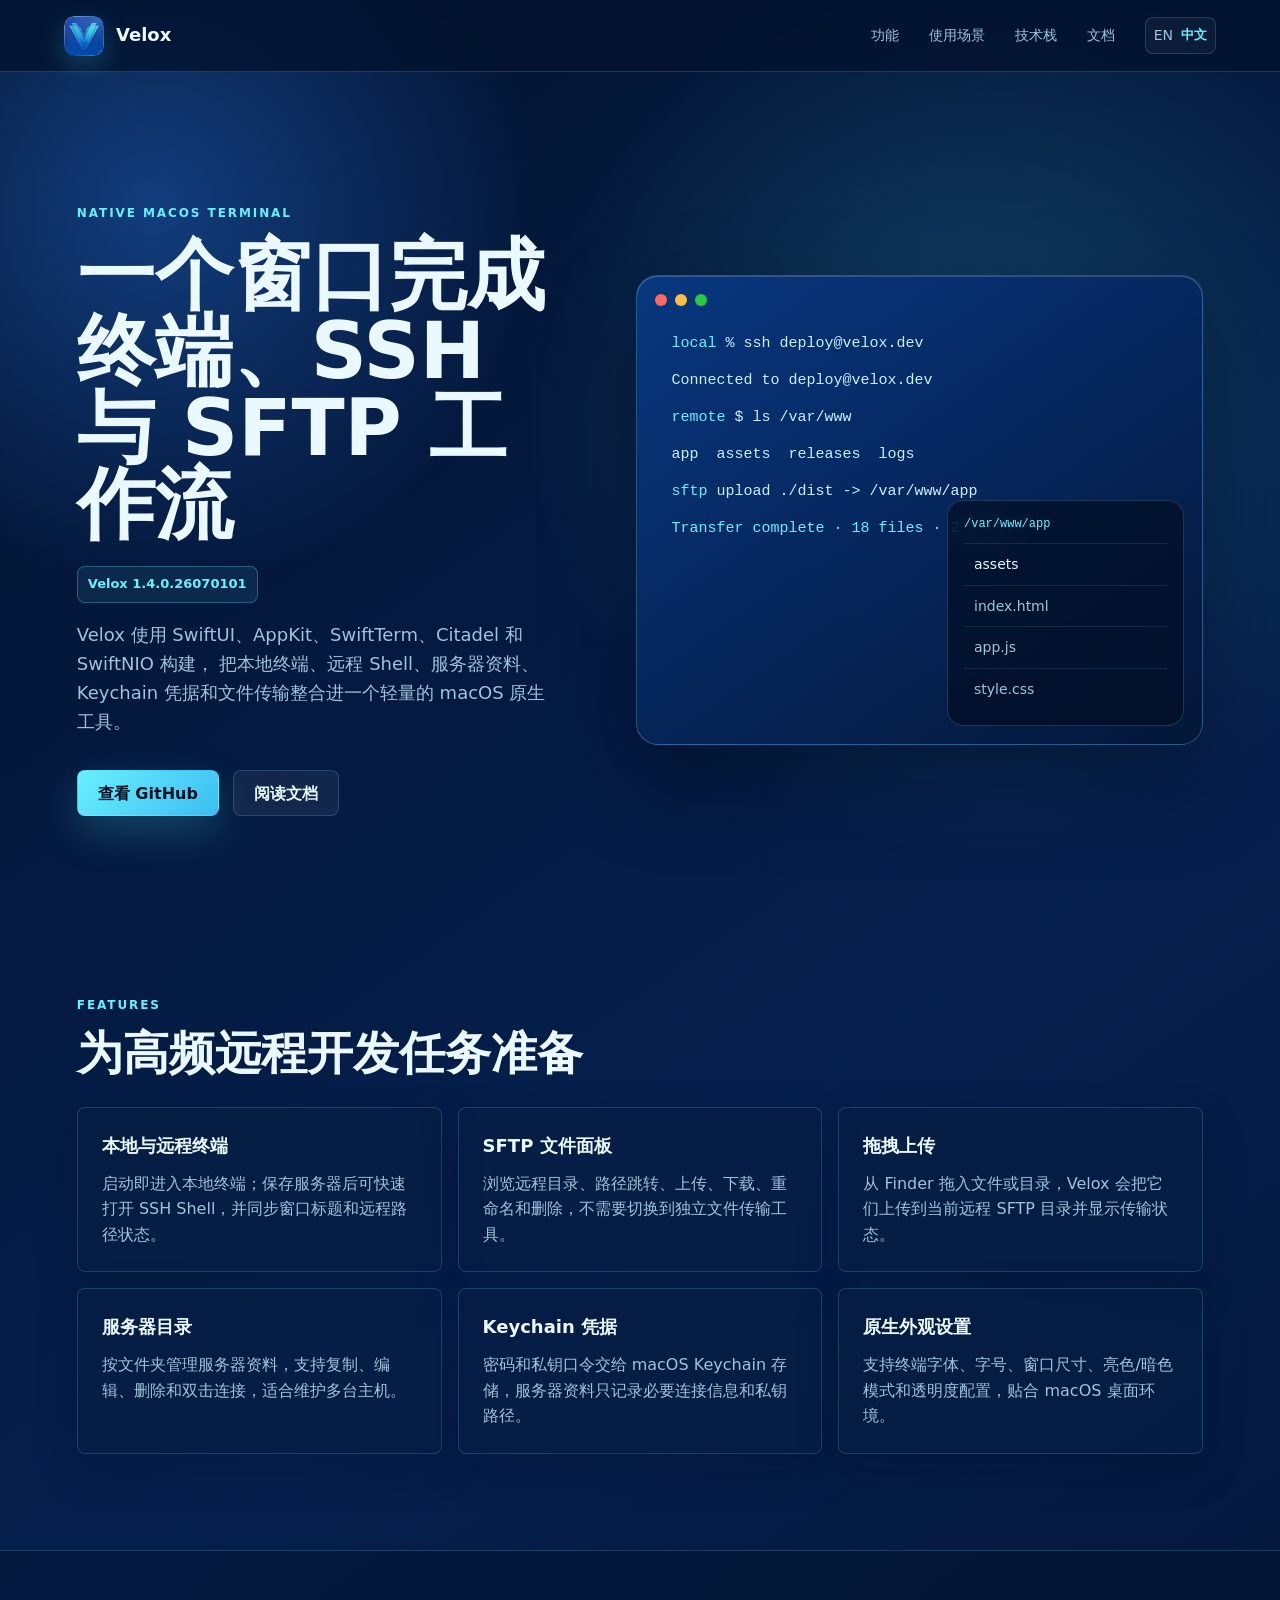
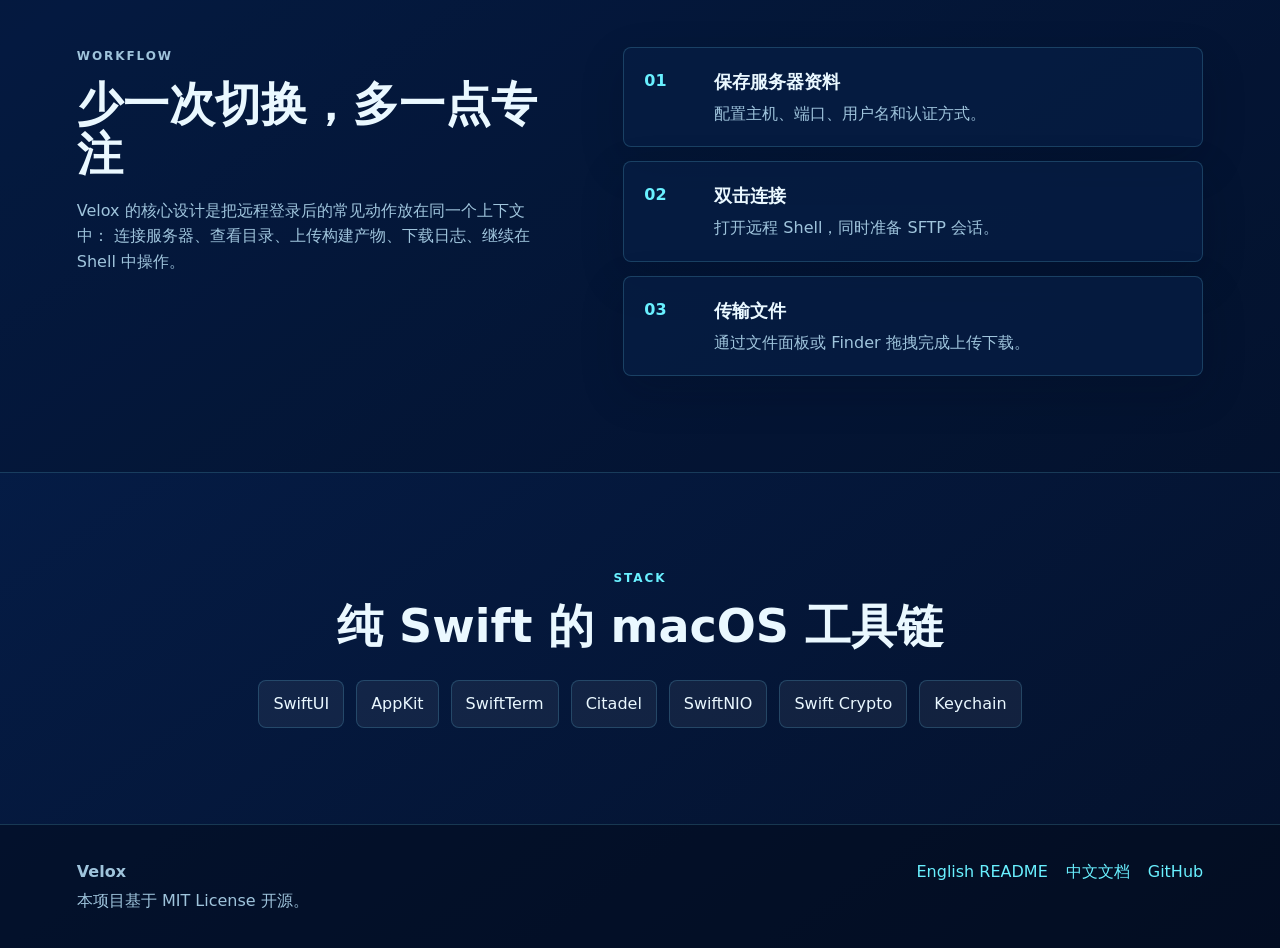
==== commit 5bb80333: "Bump version to 1.4.0" ====
--- a/index_cn.html
+++ b/index_cn.html
@@ -39,7 +39,7 @@
         <div class="hero-copy">
           <p class="eyebrow">Native macOS Terminal</p>
           <h1>一个窗口完成终端、SSH 与 SFTP 工作流</h1>
-          <p class="version-badge">Velox 1.3.1.26063001</p>
+          <p class="version-badge">Velox 1.4.0.26070101</p>
           <p class="hero-text">
             Velox 使用 SwiftUI、AppKit、SwiftTerm、Citadel 和 SwiftNIO 构建，
             把本地终端、远程 Shell、服务器资料、Keychain 凭据和文件传输整合进一个轻量的 macOS 原生工具。
